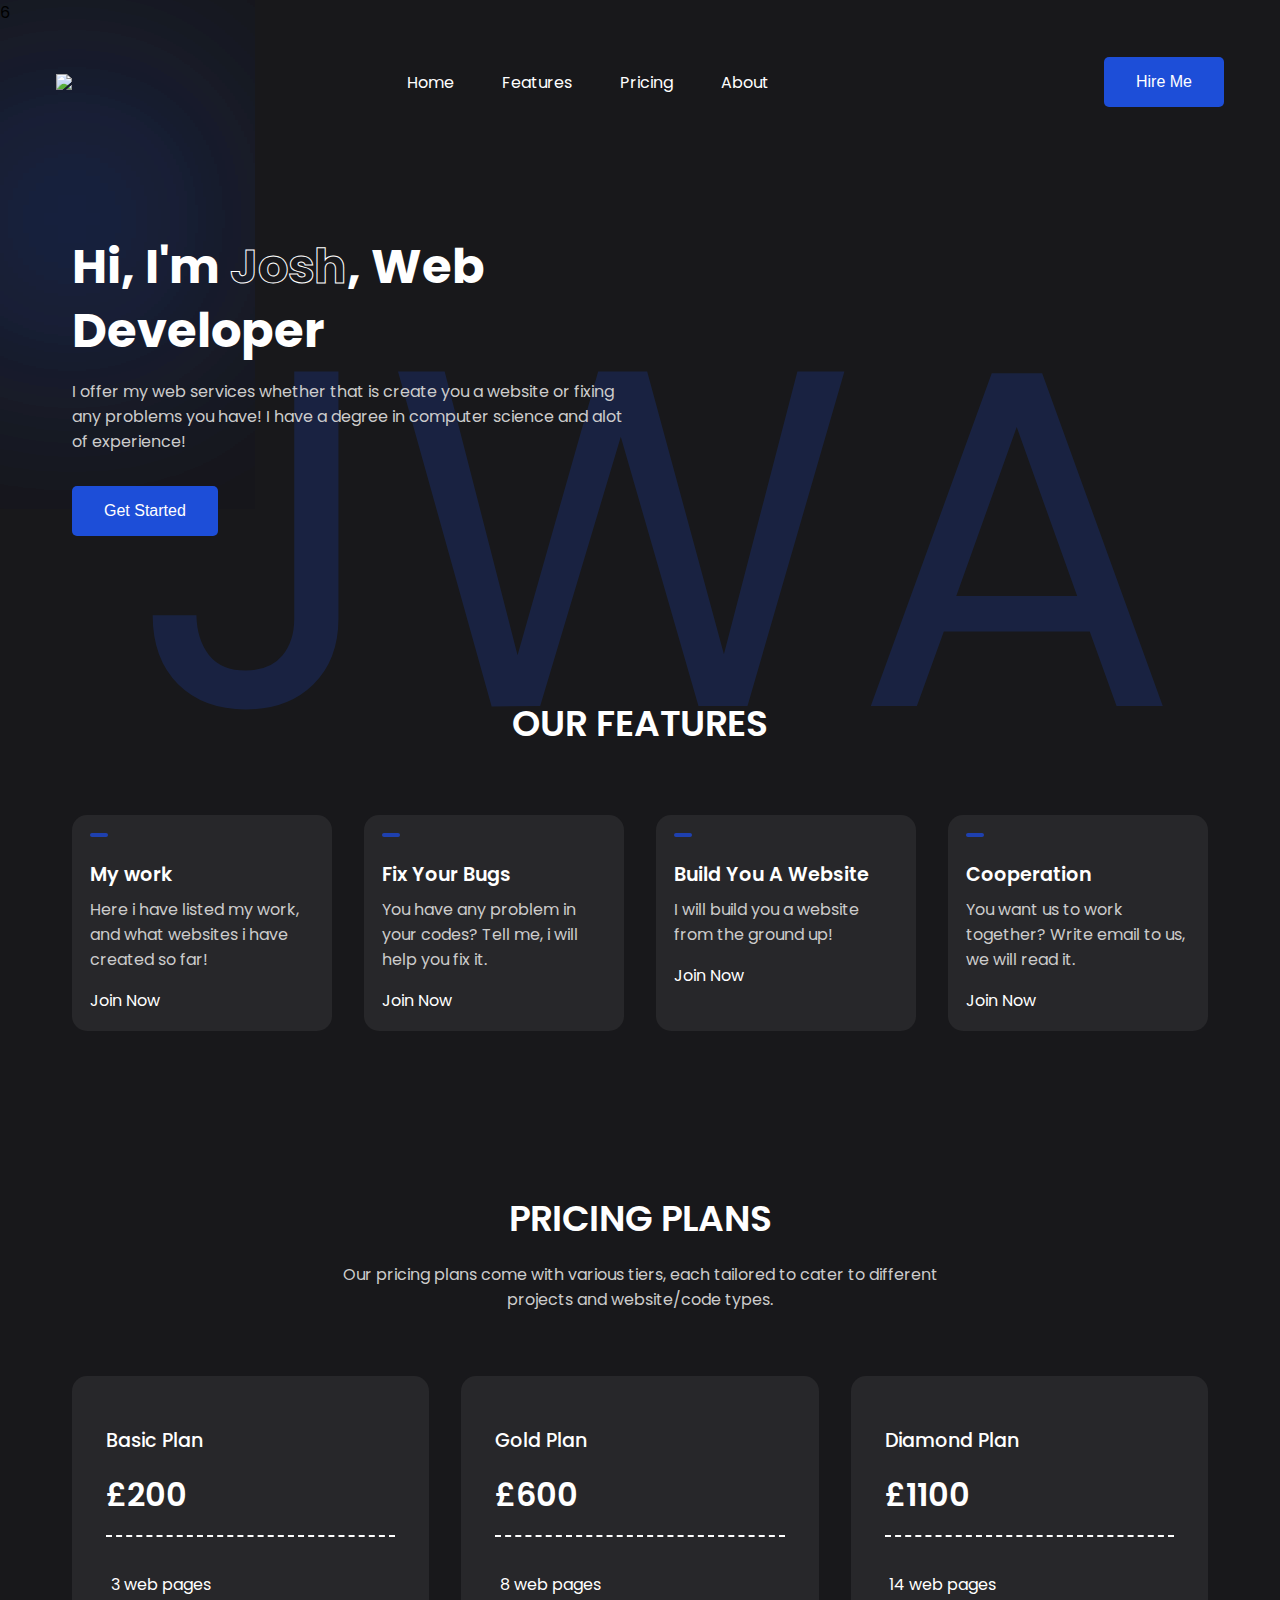
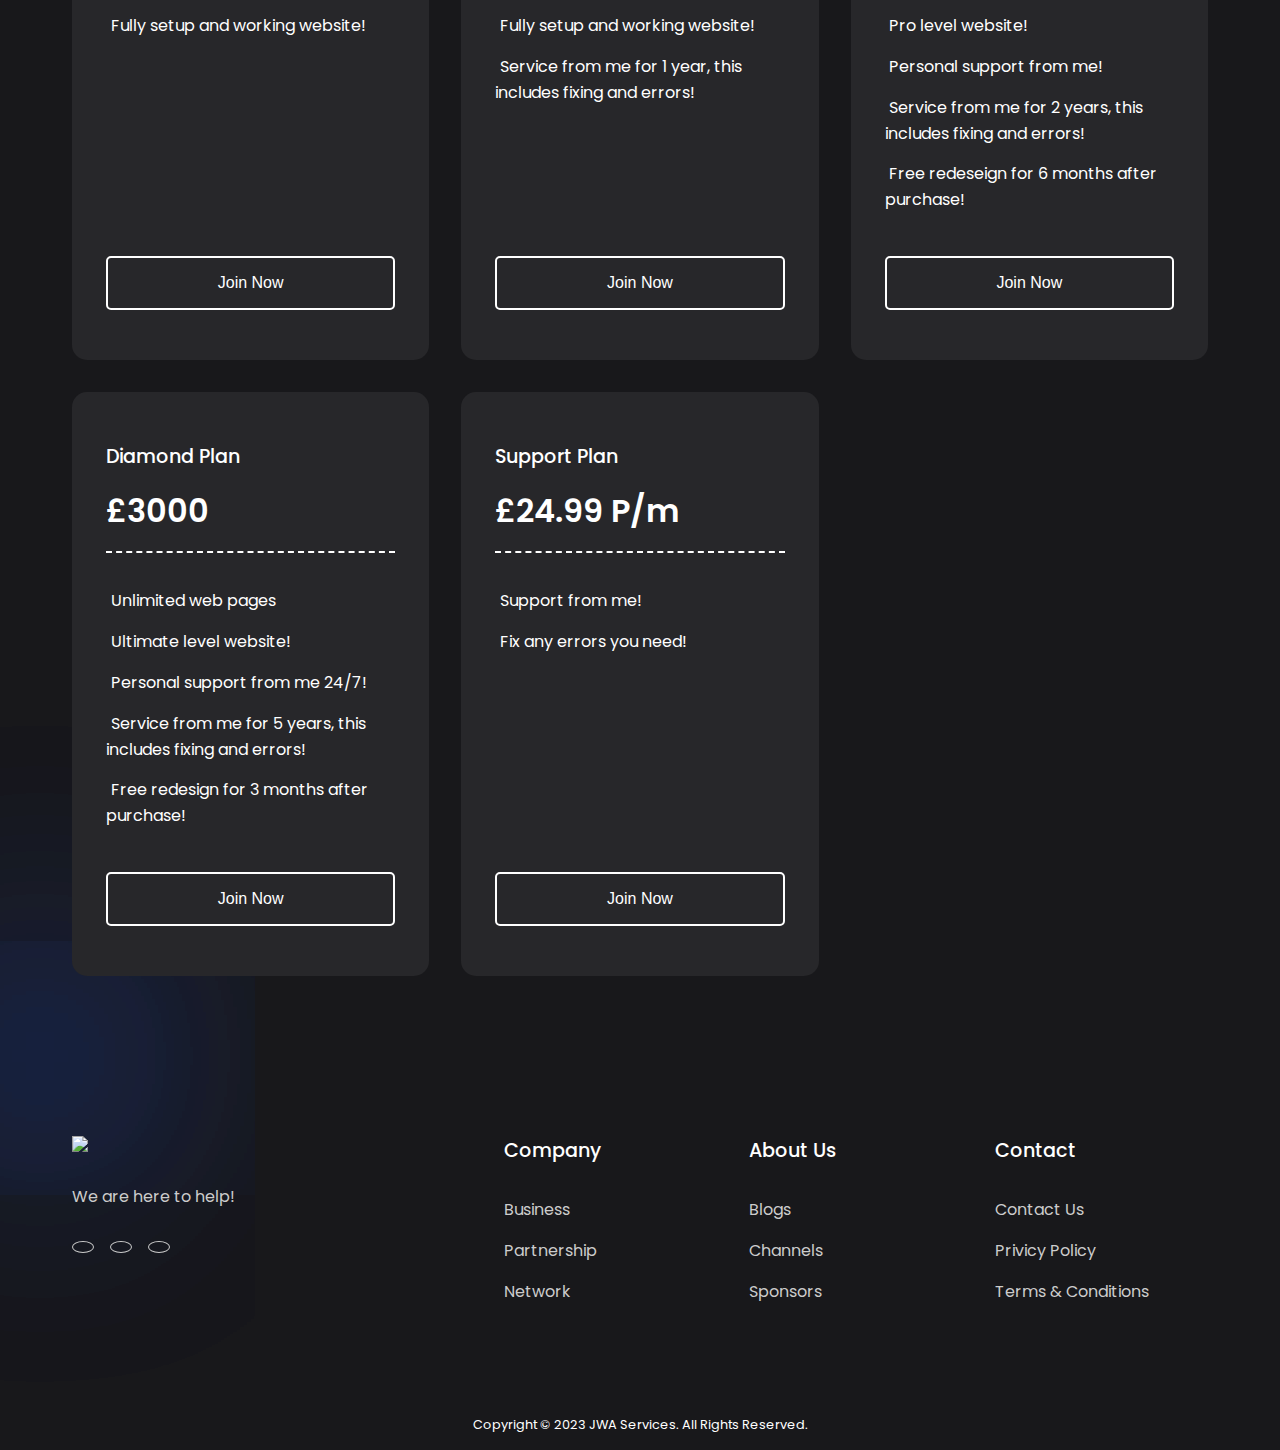
==== index.html @ a1ef9cc6 "Add files via upload" ====
<!DOCTYPE html>
<html lang="en">

<head>
    <meta charset="UTF-8">
    <meta name="viewport" content="width=device-width, initial-scale=1.0">
    <link rel="stylesheet" href="https://cdnjs.cloudflare.com/ajax/libs/remixicon/3.5.0/remixicon.min.css">
    <link rel="stylesheet" href="style.css">
    <title>Jwa Services website </title>
</head>

<body>6

    <nav>
        <div class="nav-logo">
            <a href="#">
                <img src="images/logo.png">
            </a>
        </div>

        <ul class="nav-links">
            <li class="link"><a href="#Home">Home</a></li>
            <li id="link1" class="link"><a href="#Features">Features</a></li>
            <li id="link2" class="link"><a href="#Pricing">Pricing</a></li>
            <li id="link3" class="link"><a href="#About">About</a></li>
        </ul>
        <button class="btn">Hire Me</button>
    </nav>

    <header class="container" id="Home"> 
        <div class="content">
            <span class="blur"></span>
            <span class="blur"></span>
            <h4></h4>
            <H1>Hi, I'm <span>Josh</span>, Web Developer</H1>
            <p>
                I offer my web services whether that is create you a website or fixing any problems you have! I have a degree in computer science and alot of experience!
            </p>
            <button class="btn">Get Started</button>
        </div>
        <div class="image">
        </div>
    </header>

    <section class="container" id="Features">
        <h2 class="header">OUR FEATURES</h2>
        <div class="features">
            <div class="card">
                <span><i class="ri-money-dollar-box-line"></i></span>
                <h4>My work</h4>
                <p>
                    Here i have listed my work, and what websites i have created so far!
                </p>
                <a href="#">Join Now <i class="ri-arrow-right-line"></i></a>
            </div>
            <div class="card">
                <span><i class="ri-bug-line"></i></span>
                <h4>Fix Your Bugs</h4>
                <p>
                    You have any problem in your codes? Tell me, i will help you fix it.
                </p>
                <a href="#">Join Now <i class="ri-arrow-right-line"></i></a>
            </div>
            <div class="card">
                <span><i class="ri-history-line"></i></span>
                <h4>Build You A Website</h4>
                <p>
                    I will build you a website from the ground up! 

                </p>
                <a href="#">Join Now <i class="ri-arrow-right-line"></i></a>
            </div>
            <div class="card">
                <span><i class="ri-shake-hands-line"></i></span>
                <h4>Cooperation</h4>
                <p>
                    You want us to work together? Write email to us, we will read it.
                </p>
                <a href="#">Join Now <i class="ri-arrow-right-line"></i></a>
            </div>
        </div>
    </section>

    <section class="container" id="Pricing">
        <h2 class="header">PRICING PLANS</h2>
        <p class="sub-header">
            Our pricing plans come with various tiers, each tailored to cater to different projects and
            website/code types.
        </p>
        <div class="pricing">
            <div class="card">
                <div class="content">
                    <h4>Basic Plan</h4>
                    <h3>£200</h3>
                    <p>
                        <i class="ri-checkbox-circle-line"></i>
                        3 web pages
                    </p>
                    <p>
                        <i class="ri-checkbox-circle-line"></i>
                        Fully setup and working website!
                    </p>
                </div>
                <button class="btn">Join Now</button>
            </div>
            <div class="card">
                <div class="content">
                    <h4>Gold Plan</h4>
                    <h3>£600</h3>
                    <p>
                        <i class="ri-checkbox-circle-line"></i>
                        8 web pages
                    </p>
                    <p>
                        <i class="ri-checkbox-circle-line"></i>
                        Fully setup and working website!
                    </p>
                    <p>
                        <i class="ri-checkbox-circle-line"></i>
                        Service from me for 1 year, this includes fixing and errors!
                    </p>
                </div>
                <button class="btn">Join Now</button>
            </div>
            <div class="card">
                <div class="content">
                    <h4>Diamond Plan</h4>
                    <h3>£1100</h3>
                    <p>
                        <i class="ri-checkbox-circle-line"></i>
                        14 web pages
                    </p>
                    <p>
                        <i class="ri-checkbox-circle-line"></i>
                        Pro level website!
                    </p>
                    <p>
                        <i class="ri-checkbox-circle-line"></i>
                        Personal support from me!
                    </p>
                    <p>
                        <i class="ri-checkbox-circle-line"></i>
                        Service from me for 2 years, this includes fixing and errors!
                    </p>
                    <p>
                        <i class="ri-checkbox-circle-line"></i>
                        Free redeseign for 6 months after purchase!
                    </p>
                </div>
                <button class="btn">Join Now</button>
            </div>
            <div class="card">
                <div class="content">
                    <h4>Diamond Plan</h4>
                    <h3>£3000</h3>
                    <p>
                        <i class="ri-checkbox-circle-line"></i>
                        Unlimited web pages
                    </p>
                    <p>
                        <i class="ri-checkbox-circle-line"></i>
                        Ultimate level website!
                    </p>
                    <p>
                        <i class="ri-checkbox-circle-line"></i>
                        Personal support from me 24/7!
                    </p>
                    <p>
                        <i class="ri-checkbox-circle-line"></i>
                        Service from me for 5 years, this includes fixing and errors!
                    </p>
                    <p>
                        <i class="ri-checkbox-circle-line"></i>
                        Free redesign for 3 months after purchase!
                    </p>
                </div>
                <button class="btn">Join Now</button>
            </div>
            <div class="card">
                <div class="content">
                    <h4>Support Plan</h4>
                    <h3>£24.99 P/m</h3>
                    <p>
                        <i class="ri-checkbox-circle-line"></i>
                        Support from me!
                    </p>
                    <p>
                        <i class="ri-checkbox-circle-line"></i>
                       Fix any errors you need!
                    </p>
                </div>
                <button class="btn">Join Now</button>
        </div>
    </section>

    <footer class="container" id="About">
        <span class="blur"></span>
        <span class="blur"></span>
        <div class="column">
            <div class="logo">
                <img src="images/logo.png">
            </div>
            <p>
                We are here to help!
            </p>
            <div class="socials">
                <a href="#"><i class="ri-youtube-line"></i></a>
                <a href="#"><i class="ri-instagram-line"></i></a>
                <a href="#"><i class="ri-twitter-line"></i></a>
            </div>
        </div>
        <div class="column">
            <h4>Company</h4>
            <a href="#">Business</a>
            <a href="#">Partnership</a>
            <a href="#">Network</a>
        </div>
        <div class="column">
            <h4>About Us</h4>
            <a href="#">Blogs</a>
            <a href="#">Channels</a>
            <a href="#">Sponsors</a>
        </div>
        <div class="column">
            <h4>Contact</h4>
            <a href="#">Contact Us</a>
            <a href="#">Privicy Policy</a>
            <a href="#">Terms & Conditions</a>
        </div>
    </footer>

    <div class="copyright">
        Copyright © 2023 JWA Services. All Rights Reserved.
    </div>


    <script src="script.js"></script>
</body>

</html>
---- style.css ----
@import url('https://fonts.googleapis.com/css2?family=Poppins:wght@300;400;500;600;700;800&display=swap');

*{
    padding: 0;
    margin: 0;
    outline: none;
    border: none;
    box-sizing: border-box;
}

img{
    width: 100%;
    display: flex;
}

a{
    text-decoration: none;
}

body{
    font-family: 'Poppins', sans-serif;
    background-color: #18181B;
}

html,body{
    scroll-behavior: smooth;
}
nav{
    max-width: 1200px;
    margin: auto;
    padding: 2rem 1rem;
    display: flex;
    align-items: center;
    justify-content: space-between;
    gap: 2rem;
}

.nav-logo{
    max-width: 100px;
}

.nav-links{
    list-style: none;
    display: flex;
    align-items: center;
    gap: 3rem;
}

.link a{
    position: relative;
    padding-bottom: 0.75rem;
    color: #fff;
}

.link a::after{
    content: "";
    position: absolute;
    height: 2px;
    width: 0;
    bottom: 0;
    left: 0;
    background-color: #1d4ed8;
    transition: all 0.3s ease;
}

.link a:hover::after{
    width: 70%;
}

.btn{
    padding: 1rem 2rem;
    font-size: 1rem;
    color: #fff;
    background-color: #1d4ed8;
    border-radius: 5px;
    cursor: pointer;
    transition: all 0.3s ease;
}

.btn:hover{
    background-color: #1e40af;
}

.container{
    max-width: 1200px;
    margin: auto;
    padding: 5rem 2rem;
}

.blur{
    position: absolute;
    box-shadow: 0 0 1000px 50px #1d4ed8;
    z-index: -100;
}

header{
    position: relative;
    padding-top: 2rem;
    display: grid;
    grid-template-columns: repeat(2, 1fr);
    align-items: center;
    gap: 2rem;
}

header .content h4{
    margin-bottom: 1rem;
    color: #ccc;
    font-size: 1rem;
    font-weight: 600;
}

header .content h1{
    color: #fff;
    margin-bottom: 1rem;
    font-size: 3rem;
    font-weight: 700;
    line-height: 4rem;
}

header .content h1 span{
    -webkit-text-fill-color: transparent;
    -webkit-text-stroke: 1px #fff;
}

header .content p{
    margin-bottom: 2rem;
    color: #ccc;
}

header .image{
    position: relative;
}

header .image::before{
    content: "JWA";
    position: absolute;
    top: 0;
    left: 0%;
    transform: translateX(-50%);
    font-size: 30rem;
    font-weight: 400;
    line-height: 20rem;
    color: #1d4ed8;
    opacity: 0.2;
    z-index: -100;
}

header .image img{
    max-width: 600px;
    margin: auto;
}

section .header{
    margin-bottom: 1rem;
    color: #fff;
    text-align: center;
    font-size: 2.25rem;
    font-weight: 600;
}

.features{
    margin-top: 4rem;
    display: grid;
    grid-template-columns: repeat(4, 1fr);
    gap: 2rem;
}

.features .card{
    background-color: #27272a;
    padding: 1rem;
    border: 2px solid transparent;
    border-radius: 15px;
    transition: all 0.3s ease;
}

.features .card:hover{
    background-color: #323232;
    border-color: #fff;
}

.features .card span{
    display: inline-block;
    background-color: #1e40af;
    padding: 2px 9px;
    margin-bottom: 1rem;
    font-size: 1.75rem;
    color: #fff;
    border-radius: 5px;
}

.features .card h4{
    margin-bottom: 0.5rem;
    color: #fff;
    font-size: 1.2rem;
    font-weight: 600;
}

.features .card p{
    color: #ccc;
    margin-bottom: 1rem;
}

.features .card a{
    color: #fff;
    transition: all 0.3s ease;
}

.features .card a:hover{
    color: #1e40af;
}

.sub-header{
    max-width: 600px;
    margin: auto;
    text-align: center;
    color: #ccc;
}

.pricing{
    margin-top: 4rem;
    display: grid;
    grid-template-columns: repeat(3, 1fr);
    gap: 2rem;
}

.pricing .card{
    padding: 3rem 2rem;
    background-color: #27272a;
    display: flex;
    flex-direction: column;
    border: 2px solid transparent;
    border-radius: 15px;
    transition: all 0.3s ease;
}

.pricing .card:hover{
    background-color: #323232;
    border-color: #fff;
}

.pricing .card .content{
    flex: 1;
    margin-bottom: 2rem;
}

.pricing .card h4{
    margin-bottom: 1rem;
    color: #fff;
    font-size: 1.2rem;
    font-weight: 500;
}

.pricing .card h3{
    color: #fff;
    padding-bottom: 1rem;
    margin-bottom: 2rem;
    font-size: 2rem;
    font-weight: 600;
    border-bottom: 2px dashed #fff;
}

.pricing .card p{
    color: #fff;
    margin-bottom: 0.75rem;
}

.pricing .card p i{
    color: #ccc;
    font-size: 1.2rem;
    margin-right: 0.3rem;
}

.pricing .card button{
    color: #fff;
    background-color: transparent;
    border: 2px solid #fff;
}

.pricing .card button:hover{
    background-color: #1e40af;
    border-color: #1e40af;
}

footer{
    position: relative;
    display: grid;
    grid-template-columns: 400px repeat(3, 1fr);
    gap: 2rem;
}

footer .column .logo{
    max-width: 100px;
    margin-bottom: 2rem;
}

footer .column p{
    color: #ccc;
    margin-bottom: 2rem;
}

footer .column .socials{
    display: flex;
    align-items: center;
    gap: 1rem;
}

footer .column .socials a{
    color: #ccc;
    border: 1px solid #ccc;
    padding: 5px 10px;
    font-size: 1.25rem;
    border-radius: 100%;
    transition: all 0.3s ease;
}

footer .column .socials a:hover{
    color: #fff;
    background-color: #1d4ed8;
    border-color: #1d4ed8;
}

footer .column h4{
    color: #fff;
    margin-bottom: 2rem;
    font-size: 1.2rem;
    font-weight: 500;
}

footer .column > a{
    display: block;
    color: #ccc;
    margin-bottom: 1rem;
    transition: all 0.3s ease;
}

footer .column > a:hover{
    color: #1d4ed8;
}

.copyright{
    max-width: 1200px;
    margin: auto;
    padding: 1rem;
    color: #fff;
    font-size: 0.8rem;
    text-align: center;
}

@media (width < 900px){
    .nav-links{
        display: none;
    }
    header{
        grid-template-columns: repeat(1, 1fr);
    }
    header .image{
        grid-area: 1/1/2/2;
    }
    .features{
        grid-template-columns: repeat(2, 1fr);
    }
    .pricing{
        grid-template-columns: repeat(2, 1fr);
    }
    footer{
        grid-template-columns: 1fr 200px;
    }
}

@media (width < 600px){
    header .image::before{
        display: none;
    }

    .features{
        grid-template-columns: repeat(1, 1fr);
    }

    .pricing{
        grid-template-columns: repeat(1, 1fr);
    }

    footer{
        grid-template-columns: 1fr 150px;
    }
}
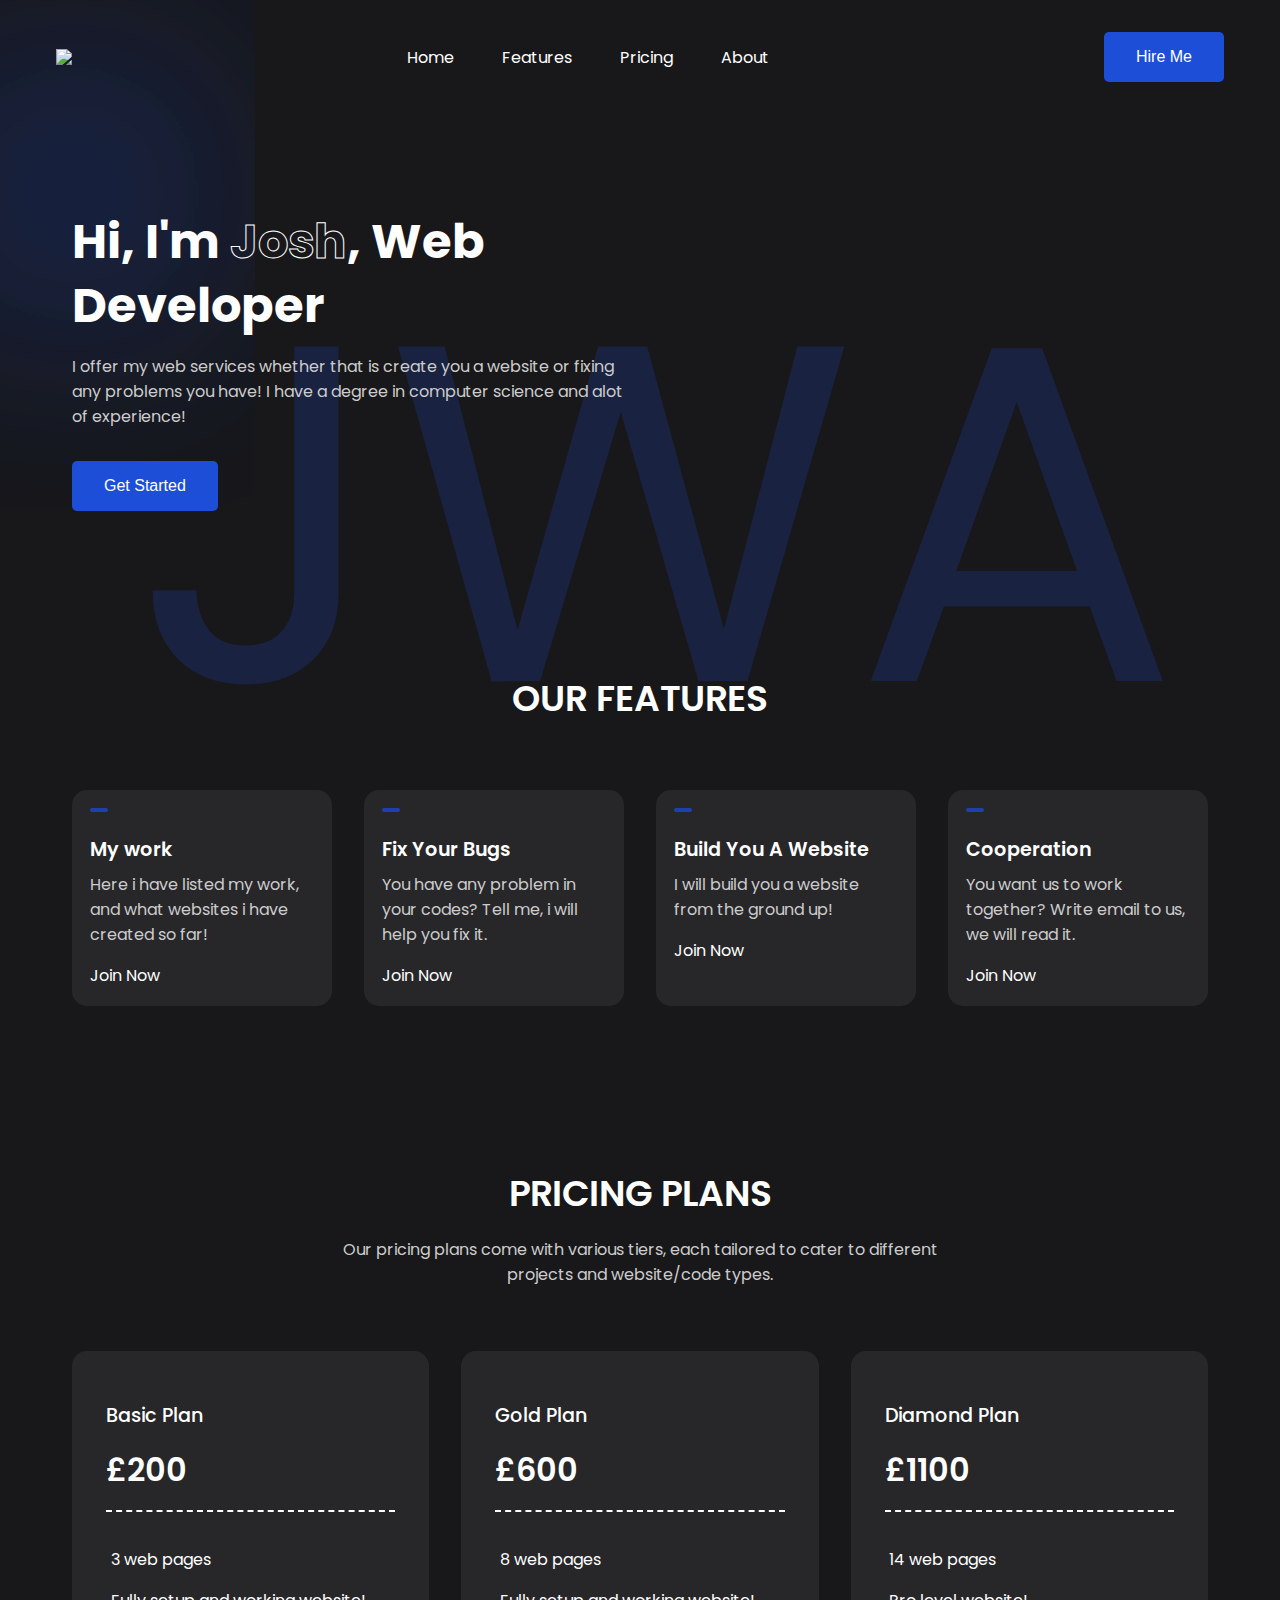
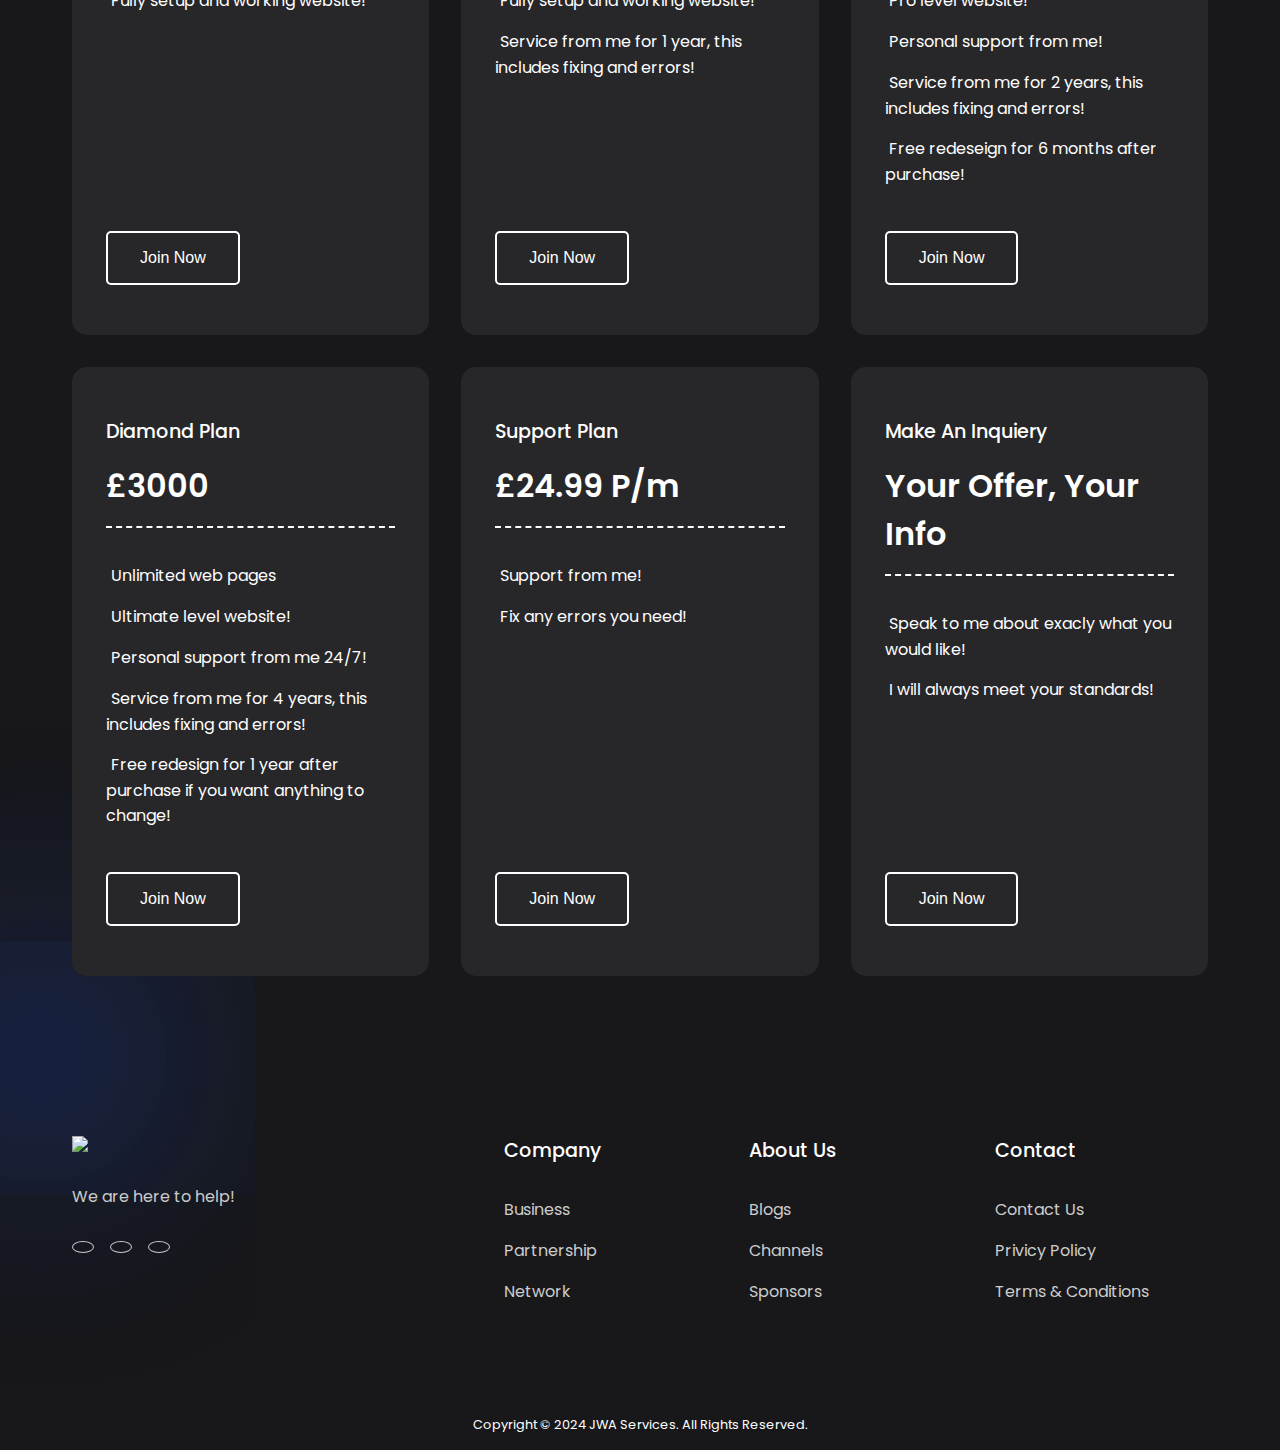
==== commit e2f622c3: "links a href" ====
--- a/index.html
+++ b/index.html
@@ -9,7 +9,7 @@
     <title>Jwa Services website </title>
 </head>
 
-<body>6
+<body>
 
     <nav>
         <div class="nav-logo">
@@ -24,7 +24,8 @@
             <li id="link2" class="link"><a href="#Pricing">Pricing</a></li>
             <li id="link3" class="link"><a href="#About">About</a></li>
         </ul>
-        <button class="btn">Hire Me</button>
+        <a href="#Pricing"><button class="btn">Hire Me</button></a>
+        
     </nav>
 
     <header class="container" id="Home"> 
@@ -51,7 +52,7 @@
                 <p>
                     Here i have listed my work, and what websites i have created so far!
                 </p>
-                <a href="#">Join Now <i class="ri-arrow-right-line"></i></a>
+                <a href="#join.html">Join Now <i class="ri-arrow-right-line"></i></a>
             </div>
             <div class="card">
                 <span><i class="ri-bug-line"></i></span>
@@ -59,7 +60,7 @@
                 <p>
                     You have any problem in your codes? Tell me, i will help you fix it.
                 </p>
-                <a href="#">Join Now <i class="ri-arrow-right-line"></i></a>
+                <a href="#join.html">Join Now <i class="ri-arrow-right-line"></i></a>
             </div>
             <div class="card">
                 <span><i class="ri-history-line"></i></span>
@@ -68,7 +69,7 @@
                     I will build you a website from the ground up! 
 
                 </p>
-                <a href="#">Join Now <i class="ri-arrow-right-line"></i></a>
+                <a href="#join.html">Join Now <i class="ri-arrow-right-line"></i></a>
             </div>
             <div class="card">
                 <span><i class="ri-shake-hands-line"></i></span>
@@ -76,7 +77,7 @@
                 <p>
                     You want us to work together? Write email to us, we will read it.
                 </p>
-                <a href="#">Join Now <i class="ri-arrow-right-line"></i></a>
+                <a href="#join.html">Join Now <i class="ri-arrow-right-line"></i></a>
             </div>
         </div>
     </section>
@@ -101,7 +102,7 @@
                         Fully setup and working website!
                     </p>
                 </div>
-                <button class="btn">Join Now</button>
+                <a href="wherever"><button class="btn">Join Now</button></a>
             </div>
             <div class="card">
                 <div class="content">
@@ -120,7 +121,7 @@
                         Service from me for 1 year, this includes fixing and errors!
                     </p>
                 </div>
-                <button class="btn">Join Now</button>
+                <a href="wherever"><button class="btn">Join Now</button></a>
             </div>
             <div class="card">
                 <div class="content">
@@ -147,7 +148,7 @@
                         Free redeseign for 6 months after purchase!
                     </p>
                 </div>
-                <button class="btn">Join Now</button>
+                <a href="wherever"><button class="btn">Join Now</button></a>
             </div>
             <div class="card">
                 <div class="content">
@@ -167,14 +168,14 @@
                     </p>
                     <p>
                         <i class="ri-checkbox-circle-line"></i>
-                        Service from me for 5 years, this includes fixing and errors!
-                    </p>
-                    <p>
-                        <i class="ri-checkbox-circle-line"></i>
-                        Free redesign for 3 months after purchase!
-                    </p>
-                </div>
-                <button class="btn">Join Now</button>
+                        Service from me for 4 years, this includes fixing and errors!
+                    </p>
+                    <p>
+                        <i class="ri-checkbox-circle-line"></i>
+                        Free redesign for 1 year after purchase if you want anything to change!
+                    </p>
+                </div>
+                <a href="wherever"><button class="btn">Join Now</button></a>
             </div>
             <div class="card">
                 <div class="content">
@@ -189,8 +190,23 @@
                        Fix any errors you need!
                     </p>
                 </div>
-                <button class="btn">Join Now</button>
-        </div>
+                <a href="wherever"><button class="btn">Join Now</button></a>
+        </div>
+        <div class="card">
+            <div class="content">
+                <h4>Make An Inquiery</h4>
+                <h3>Your Offer, Your Info</h3>
+                <p>
+                    <i class="ri-checkbox-circle-line"></i>
+                    Speak to me about exacly what you would like!
+                </p>
+                <p>
+                    <i class="ri-checkbox-circle-line"></i>
+                   I will always meet your standards!
+                </p>
+            </div>
+            <a href="wherever"><button class="btn">Join Now</button></a>
+    </div>
     </section>
 
     <footer class="container" id="About">
@@ -230,7 +246,7 @@
     </footer>
 
     <div class="copyright">
-        Copyright © 2023 JWA Services. All Rights Reserved.
+        Copyright © 2024 JWA Services. All Rights Reserved.
     </div>
 
 
